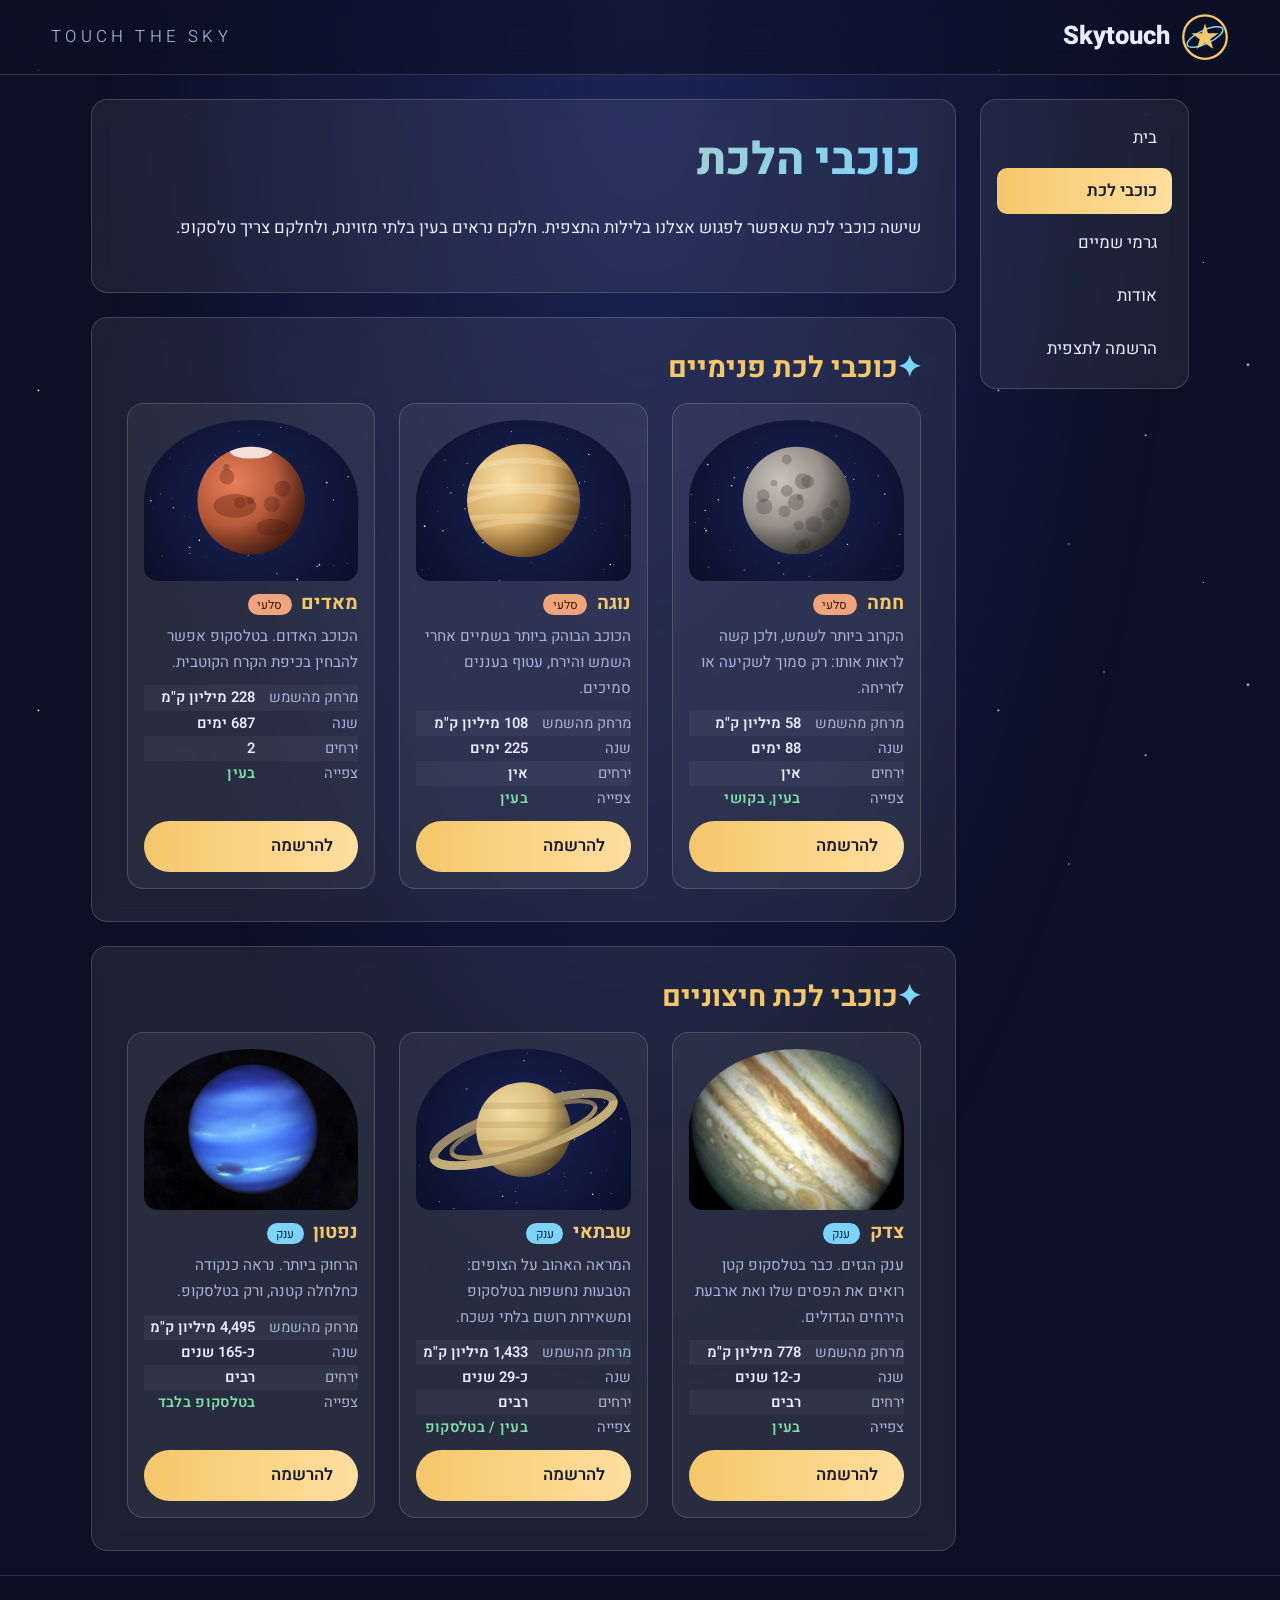
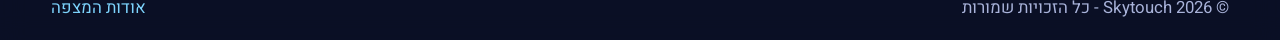
==== pages/planets.html @ 765fc485 "Initial commit" ====
<!DOCTYPE html>
<html lang="he" dir="rtl">
<head>
  <meta charset="UTF-8">
  <meta name="viewport" content="width=device-width, initial-scale=1.0">
  <meta name="description" content="כוכבי הלכת של מערכת השמש - ומה אפשר לראות מהם בלילות התצפית של Skytouch">
  <title>כוכבי לכת | Skytouch</title>
  <link rel="icon" href="../favicon.ico">
  <link rel="preconnect" href="https://fonts.googleapis.com">
  <link rel="preconnect" href="https://fonts.gstatic.com" crossorigin>
  <link href="https://fonts.googleapis.com/css2?family=Heebo:wght@300;400;600;800&display=swap" rel="stylesheet">
  <link rel="stylesheet" href="../css/style.css">
  <link rel="stylesheet" href="../css/planets.css">
</head>
<body>

  <header class="site-header">
    <a class="logo" href="../index.html">
      <img src="../assets/images/logo.svg" alt="לוגו Skytouch" width="48" height="48">
      <span>Skytouch</span>
    </a>
    <p class="tagline">Touch the Sky</p>
  </header>

  <div class="layout">
    <aside>
      <nav aria-label="תפריט ראשי">
        <ul>
          <li><a href="../index.html">בית</a></li>
          <li><a href="planets.html" aria-current="page">כוכבי לכת</a></li>
          <li><a href="objects.html">גרמי שמיים</a></li>
          <li><a href="about.html">אודות</a></li>
          <li><a href="booking.html">הרשמה לתצפית</a></li>
        </ul>
      </nav>
    </aside>

    <main>
      <section>
        <h1>כוכבי הלכת</h1>
        <p>שישה כוכבי לכת שאפשר לפגוש אצלנו בלילות התצפית. חלקם נראים בעין בלתי מזוינת, ולחלקם צריך טלסקופ.</p>
      </section>

      <section>
        <h2>כוכבי לכת פנימיים</h2>
        <div class="cards">
          <article class="card">
            <img src="../assets/images/planets/mercury.svg" alt="איור של כוכב חמה" width="400" height="400">
            <h3>חמה</h3>
            <p>הקרוב ביותר לשמש, ולכן קשה לראות אותו: רק סמוך לשקיעה או לזריחה.</p>
            <dl>
              <dt>מרחק מהשמש</dt><dd>58 מיליון ק"מ</dd>
              <dt>שנה</dt><dd>88 ימים</dd>
              <dt>ירחים</dt><dd>אין</dd>
              <dt>צפייה</dt><dd>בעין, בקושי</dd>
            </dl>
            <a class="btn" href="booking.html">להרשמה</a>
          </article>

          <article class="card">
            <img src="../assets/images/planets/venus.svg" alt="איור של כוכב נוגה" width="400" height="400">
            <h3>נוגה</h3>
            <p>הכוכב הבוהק ביותר בשמיים אחרי השמש והירח, עטוף בעננים סמיכים.</p>
            <dl>
              <dt>מרחק מהשמש</dt><dd>108 מיליון ק"מ</dd>
              <dt>שנה</dt><dd>225 ימים</dd>
              <dt>ירחים</dt><dd>אין</dd>
              <dt>צפייה</dt><dd>בעין</dd>
            </dl>
            <a class="btn" href="booking.html">להרשמה</a>
          </article>

          <article class="card">
            <img src="../assets/images/planets/mars.svg" alt="איור של כוכב מאדים" width="400" height="400">
            <h3>מאדים</h3>
            <p>הכוכב האדום. בטלסקופ אפשר להבחין בכיפת הקרח הקוטבית.</p>
            <dl>
              <dt>מרחק מהשמש</dt><dd>228 מיליון ק"מ</dd>
              <dt>שנה</dt><dd>687 ימים</dd>
              <dt>ירחים</dt><dd>2</dd>
              <dt>צפייה</dt><dd>בעין</dd>
            </dl>
            <a class="btn" href="booking.html">להרשמה</a>
          </article>
        </div>
      </section>

      <section>
        <h2>כוכבי לכת חיצוניים</h2>
        <div class="cards">
          <article class="card">
            <img src="../assets/images/planets/צדק.png" alt="איור של כוכב צדק" width="400" height="400">
            <h3>צדק</h3>
            <p>ענק הגזים. כבר בטלסקופ קטן רואים את הפסים שלו ואת ארבעת הירחים הגדולים.</p>
            <dl>
              <dt>מרחק מהשמש</dt><dd>778 מיליון ק"מ</dd>
              <dt>שנה</dt><dd>כ-12 שנים</dd>
              <dt>ירחים</dt><dd>רבים</dd>
              <dt>צפייה</dt><dd>בעין</dd>
            </dl>
            <a class="btn" href="booking.html">להרשמה</a>
          </article>

          <article class="card">
            <img src="../assets/images/planets/saturn.svg" alt="איור של כוכב שבתאי עם הטבעות" width="400" height="400">
            <h3>שבתאי</h3>
            <p>המראה האהוב על הצופים: הטבעות נחשפות בטלסקופ ומשאירות רושם בלתי נשכח.</p>
            <dl>
              <dt>מרחק מהשמש</dt><dd>1,433 מיליון ק"מ</dd>
              <dt>שנה</dt><dd>כ-29 שנים</dd>
              <dt>ירחים</dt><dd>רבים</dd>
              <dt>צפייה</dt><dd>בעין / בטלסקופ</dd>
            </dl>
            <a class="btn" href="booking.html">להרשמה</a>
          </article>

          <article class="card">
            <img src="../assets/images/planets/נפטון.png" alt="איור של כוכב נפטון" width="400" height="400">
            <h3>נפטון</h3>
            <p>הרחוק ביותר. נראה כנקודה כחלחלה קטנה, ורק בטלסקופ.</p>
            <dl>
              <dt>מרחק מהשמש</dt><dd>4,495 מיליון ק"מ</dd>
              <dt>שנה</dt><dd>כ-165 שנים</dd>
              <dt>ירחים</dt><dd>רבים</dd>
              <dt>צפייה</dt><dd>בטלסקופ בלבד</dd>
            </dl>
            <a class="btn" href="booking.html">להרשמה</a>
          </article>
        </div>
      </section>
    </main>
  </div>

  <footer>
    <p>&copy; 2026 Skytouch - כל הזכויות שמורות</p>
    <a href="about.html">אודות המצפה</a>
  </footer>

</body>
</html>
---- css/style.css ----
/* ==========================================================
   Skytouch - style.css  (העיצוב המשותף לכל דפי האתר)
   נושאים ללמידה עצמית:
   1) משתני CSS (Custom Properties) - ראו :root
   2) backdrop-filter - אפקט זכוכית מטושטשת (header, nav, כרטיסים)
   ========================================================== */

/* ---------- משתנים ---------- */
:root {
  --bg: #0b1026;
  --bg-soft: #141b3d;
  --glass: rgba(255, 255, 255, 0.07);
  --glass-border: rgba(255, 255, 255, 0.16);
  --text: #e9edff;
  --muted: #a9b3da;
  --gold: #f5c76b;
  --sky: #7dd3fc;
  --bad: #ff8f8f;
  --good: #7ee0a8;
  --radius: 16px;
  --gap: 1.5rem;
}

/* ---------- איפוס ובסיס ---------- */
*,
*::before,
*::after {
  box-sizing: border-box;
}

html {
  scroll-behavior: smooth;
  background: var(--bg);
}

body {
  margin: 0;
  min-height: 100vh;
  display: flex;
  flex-direction: column;
  font-family: "Heebo", Arial, sans-serif;
  font-size: 1.05rem;
  line-height: 1.7;
  color: var(--text);
  background: radial-gradient(ellipse at top, #1b2456 0%, transparent 60%) no-repeat;
}

/* כוכבים מנצנצים ברקע (אנימציה) */
body::before {
  content: "";
  position: fixed;
  inset: 0;
  z-index: -1;
  pointer-events: none;
  background-image:
    radial-gradient(1.5px 1.5px at 12% 22%, #fff, transparent),
    radial-gradient(1px 1px at 34% 70%, #fff, transparent),
    radial-gradient(1.5px 1.5px at 58% 36%, #cfe4ff, transparent),
    radial-gradient(1px 1px at 76% 82%, #fff, transparent),
    radial-gradient(2px 2px at 90% 14%, #fff6d6, transparent),
    radial-gradient(1px 1px at 45% 10%, #fff, transparent);
  background-size: 320px 320px;
 
}



@keyframes float {
  0%, 100% { transform: translateY(0); }
  50%      { transform: translateY(-8px); }
}

img {
  max-width: 100%;
  height: auto;
  display: block;
}

a {
  color: var(--sky);
  text-decoration: none;
}

a:hover {
  color: var(--gold);
}

/* ---------- כותרות ---------- */
h1,
h2,
h3 {
  line-height: 1.25;
  margin: 0 0 0.6em;
}

h1 {
  font-size: clamp(1.8rem, 4vw, 2.8rem);
  font-weight: 800;
  background: linear-gradient(90deg, var(--gold), var(--sky));
  -webkit-background-clip: text;
  background-clip: text;
  color: transparent;
}

h2 {
  font-size: clamp(1.3rem, 2.5vw, 1.8rem);
  color: var(--gold);
}

h3 {
  font-size: 1.2rem;
}

p {
  margin: 0 0 1em;
}

/* ---------- header ---------- */
.site-header {
  position: sticky;
  top: 0; 

  z-index: 10;
  display: flex;
  flex-wrap: wrap;
  align-items: center;
  justify-content: space-between;
  gap: 1rem;
  padding: 0.8rem 4%;
  background: rgba(11, 16, 38, 0.6);
  -webkit-backdrop-filter: blur(14px);
  backdrop-filter: blur(14px);
  border-bottom: 1px solid var(--glass-border);
}

.logo {
  display: flex;
  align-items: center;
  gap: 0.7rem;
  font-size: 1.6rem;
  font-weight: 800;
  color: var(--text);
}

.logo img {
  width: 48px;
  height: 48px;
}

.logo:hover {
  color: var(--gold);
}

.tagline {
  margin: 0;
  font-weight: 300;
  letter-spacing: 0.25em;
  text-transform: uppercase;
  color: var(--muted);
}

/* ---------- פריסת העמוד: aside + main ---------- */
.layout {
  display: flex;
  align-items: flex-start;
  gap: var(--gap);
  flex: 1;
  width: 100%;
  max-width: 1200px;
  margin: 0 auto;
  padding: var(--gap) 4%;
}

aside {
  flex: 0 0 19%;
  min-width: 170px;
  position: sticky;
  top: 6rem;
}

aside nav {
  padding: 1rem;
  background: var(--glass);
  -webkit-backdrop-filter: blur(10px);
  backdrop-filter: blur(10px);
  border: 1px solid var(--glass-border);
  border-radius: var(--radius);
}

aside nav ul {
  display: flex;
  flex-direction: column;
  gap: 0.4rem;
  margin: 0;
  padding: 0;
  list-style: none;
}

aside nav a {
  display: block;
  padding: 0.55rem 0.9rem;
  border-radius: 10px;
  color: var(--text);
  transition: background 0.25s, transform 0.25s;
}

aside nav a:hover {
  background: rgba(255, 255, 255, 0.12);
  transform: translateX(-4px);
}

a[aria-current="page"] {
  background: linear-gradient(90deg, var(--gold), #ffdf9e);
  color: #1b1b2f;
  font-weight: 600;
}

a[aria-current="page"]:hover {
  color: #1b1b2f;
}

/* ---------- main ---------- */
main {
  flex: 1 1 0;
  min-width: 0;
  display: flex;
  flex-direction: column;
  gap: var(--gap);
}

main > section {
  padding: 2rem 4%;
  background: var(--glass);
  -webkit-backdrop-filter: blur(10px);
  backdrop-filter: blur(10px);
  border: 1px solid var(--glass-border);
  border-radius: var(--radius);
}

main > section > h2:first-child {
  position: relative;
  padding-right: 1.4rem;
}

main > section > h2:first-child::before {
  content: "\2726";
  position: absolute;
  right: 0;
  color: var(--sky);
}

/* ---------- כרטיסי מוצרים (משותף לדפי כוכבי הלכת וגרמי השמיים) ---------- */
.cards {
  display: flex;
  flex-wrap: wrap;
  gap: var(--gap);
}

.card {
  flex: 1 1 28%;
  min-width: 230px;
  display: flex;
  flex-direction: column;
  gap: 0.6rem;
  padding: 1rem;
  background: rgba(255, 255, 255, 0.05);
  border: 1px solid var(--glass-border);
  border-radius: var(--radius);
  transition: transform 0.3s, box-shadow 0.3s, border-color 0.3s;
}

.card:hover {
  transform: translateY(-8px);
  border-color: var(--gold);
  box-shadow: 0 14px 30px rgba(0, 0, 0, 0.45);
}

.card img {
  width: 100%;
  aspect-ratio: 4 / 3;
  object-fit: cover;
  border-radius: 12px;
  animation: float 6s ease-in-out infinite;
}

 

.card h3 {
  margin: 0;
  color: var(--gold);
}

.card p {
  margin: 0;
  color: var(--muted);
  font-size: 0.95rem;
}

.card dl {
  display: flex;
  flex-wrap: wrap;
  margin: 0;
  font-size: 0.92rem;
}

.card dt {
  flex: 0 0 48%;
  color: var(--muted);
}

.card dd {
  flex: 0 0 52%;
  margin: 0;
  font-weight: 600;
}

.card dt:nth-of-type(odd),
.card dt:nth-of-type(odd) + dd {
  background: rgba(255, 255, 255, 0.04);
}

.card a:last-child {
  margin-top: auto;
}

/* ---------- כפתורים ---------- */
.btn,
button,
input[type="submit"] {
  display: inline-block;
  padding: 0.7rem 1.6rem;
  font: inherit;
  font-weight: 600;
  color: #1b1b2f;
  background: linear-gradient(90deg, var(--gold), #ffdf9e);
  border: 0;
  border-radius: 999px;
  cursor: pointer;
  transition: transform 0.25s, box-shadow 0.25s;
}

.btn:hover,
button:hover {
  color: #1b1b2f;
  transform: translateY(-3px);
  box-shadow: 0 8px 20px rgba(245, 199, 107, 0.35);
}

button[type="reset"] {
  color: var(--text);
  background: transparent;
  border: 1px solid var(--glass-border);
}

button[type="reset"]:hover {
  color: var(--text);
  box-shadow: none;
  border-color: var(--gold);
}

/* ---------- footer ---------- */
footer {
  margin-top: auto;
  display: flex;
  flex-wrap: wrap;
  align-items: center;
  justify-content: space-between;
  gap: 0.6rem 1.5rem;
  padding: 1.1rem 4%;
  color: var(--muted);
  background: rgba(11, 16, 38, 0.6);
  -webkit-backdrop-filter: blur(12px);
  backdrop-filter: blur(12px);
  border-top: 1px solid var(--glass-border);
}

footer p {
  margin: 0;
}

/* ---------- רספונסיבי ---------- */
@media (max-width: 900px) {
  .layout {
    flex-direction: column;
    align-items: stretch;
  }

  aside {
    position: static;
    flex: none;
    width: 100%;
  }

  aside nav ul {
    flex-direction: row;
    flex-wrap: wrap;
  }

  aside nav li {
    flex: 1 1 30%;
  }

  aside nav a { 
    text-align: center;
  }

  aside nav a:hover {
    transform: translateY(-2px);
  }
}

@media (max-width: 520px) {
  body {
    font-size: 1rem;
  }

  .tagline {
    display: none;
  }

  .site-header {
    justify-content: center;
  }

  main > section {
    padding: 1.3rem 5%;
  }

  footer {
    justify-content: center;
    text-align: center;
  }
}
---- css/planets.css ----
/* ==========================================================
   planets.css - עיצוב ייחודי לדף כוכבי הלכת בלבד
   ========================================================== */

/* תג צבע שונה לכל קבוצה: פנימיים (סלעיים) מול חיצוניים (ענקים) */
main > section:nth-of-type(2) .card h3::after {
  content: "סלעי";
  margin-right: 0.6rem;
  padding: 0.1rem 0.6rem;
  font-size: 0.75rem;
  font-weight: 400;
  color: #3d1d0c;
  background: #f0a47c;
  border-radius: 999px;
}

main > section:nth-of-type(3) .card h3::after {
  content: "ענק";
  margin-right: 0.6rem;
  padding: 0.1rem 0.6rem;
  font-size: 0.75rem;
  font-weight: 400;
  color: #0b2a44;
  background: var(--sky);
  border-radius: 999px;
}

/* הדגשת צפייה בעין בלתי מזוינת */
.card dd:last-of-type {
  color: var(--good);
}

.card dd:last-of-type:lang(he) {
  letter-spacing: 0.02em;
}

/* תמונות הכוכבים עגולות יותר בדף הזה */
.card img[alt*="איור"] {
  border-radius: 50% 50% 14px 14px;
}

@media (max-width: 700px) {
  .card {
    flex-basis: 100%;
  }
}

@media (max-width: 420px) {
  .card dt,
  .card dd {
    flex-basis: 50%;
  }
}
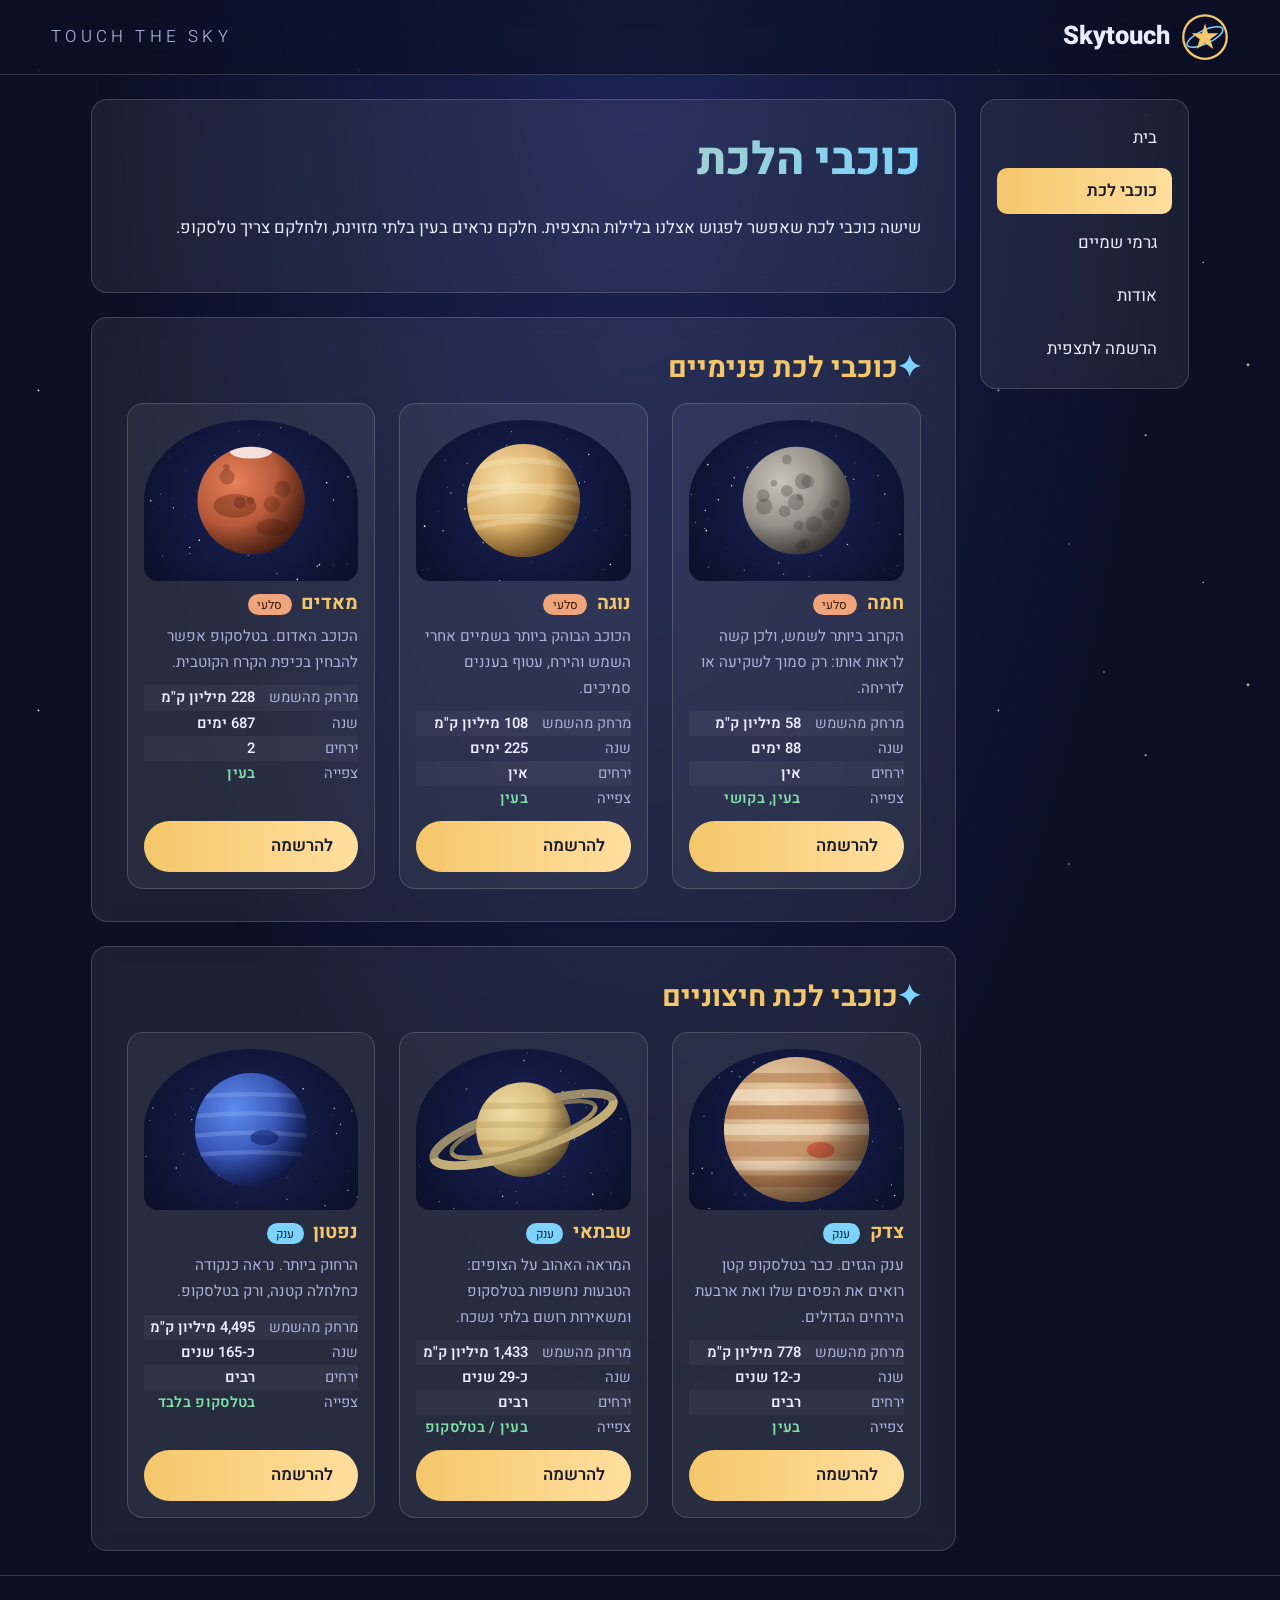
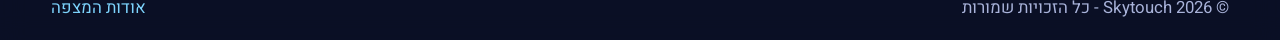
==== commit da4218b4: "עדכון טופס ההרשמה" ====
--- a/pages/planets.html
+++ b/pages/planets.html
@@ -89,7 +89,7 @@
         <h2>כוכבי לכת חיצוניים</h2>
         <div class="cards">
           <article class="card">
-            <img src="../assets/images/planets/צדק.png" alt="איור של כוכב צדק" width="400" height="400">
+            <img src="../assets/images/planets/jupiter.svg" alt="איור של כוכב צדק" width="400" height="400">
             <h3>צדק</h3>
             <p>ענק הגזים. כבר בטלסקופ קטן רואים את הפסים שלו ואת ארבעת הירחים הגדולים.</p>
             <dl>
@@ -115,7 +115,7 @@
           </article>
 
           <article class="card">
-            <img src="../assets/images/planets/נפטון.png" alt="איור של כוכב נפטון" width="400" height="400">
+            <img src="../assets/images/planets/neptune.svg" alt="איור של כוכב נפטון" width="400" height="400">
             <h3>נפטון</h3>
             <p>הרחוק ביותר. נראה כנקודה כחלחלה קטנה, ורק בטלסקופ.</p>
             <dl>
--- a/css/style.css
+++ b/css/style.css
@@ -253,6 +253,8 @@
 .cards {
   display: flex;
   flex-wrap: wrap;
+  
+  
   gap: var(--gap);
 }
 
